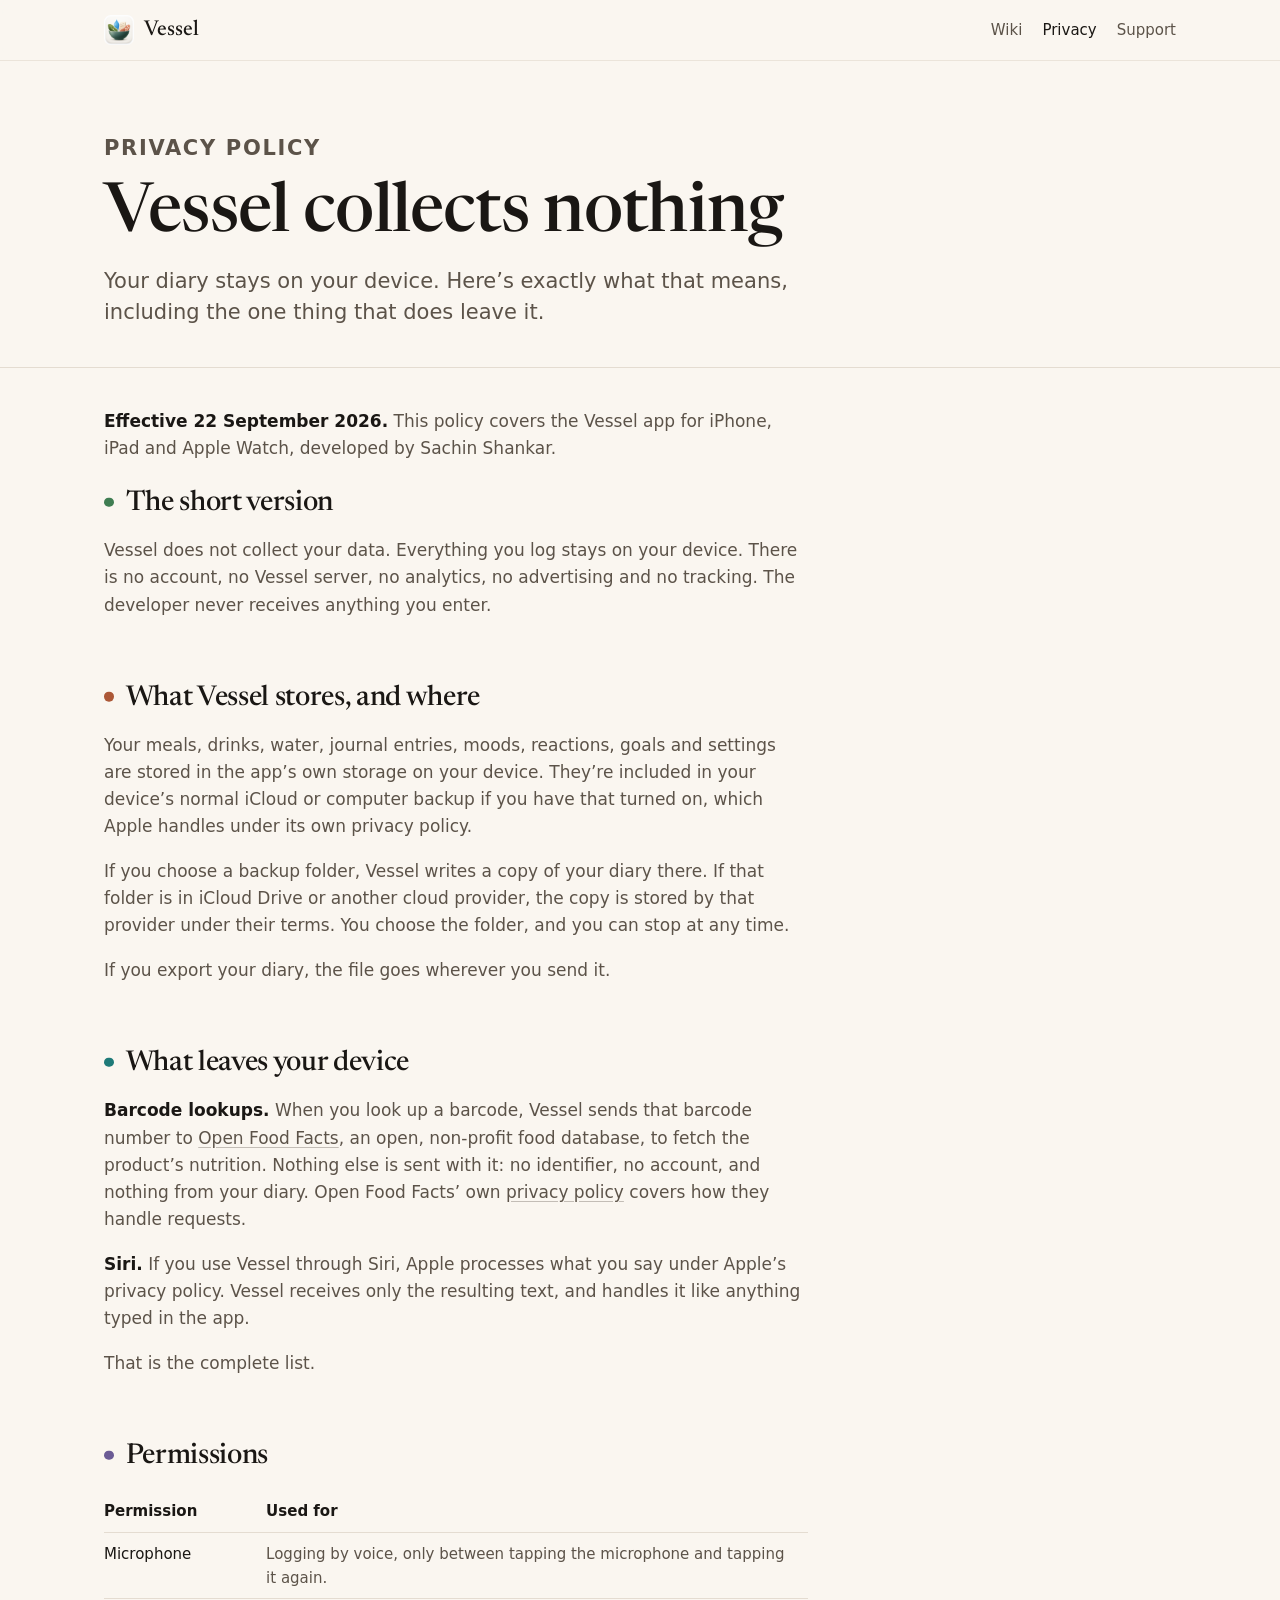
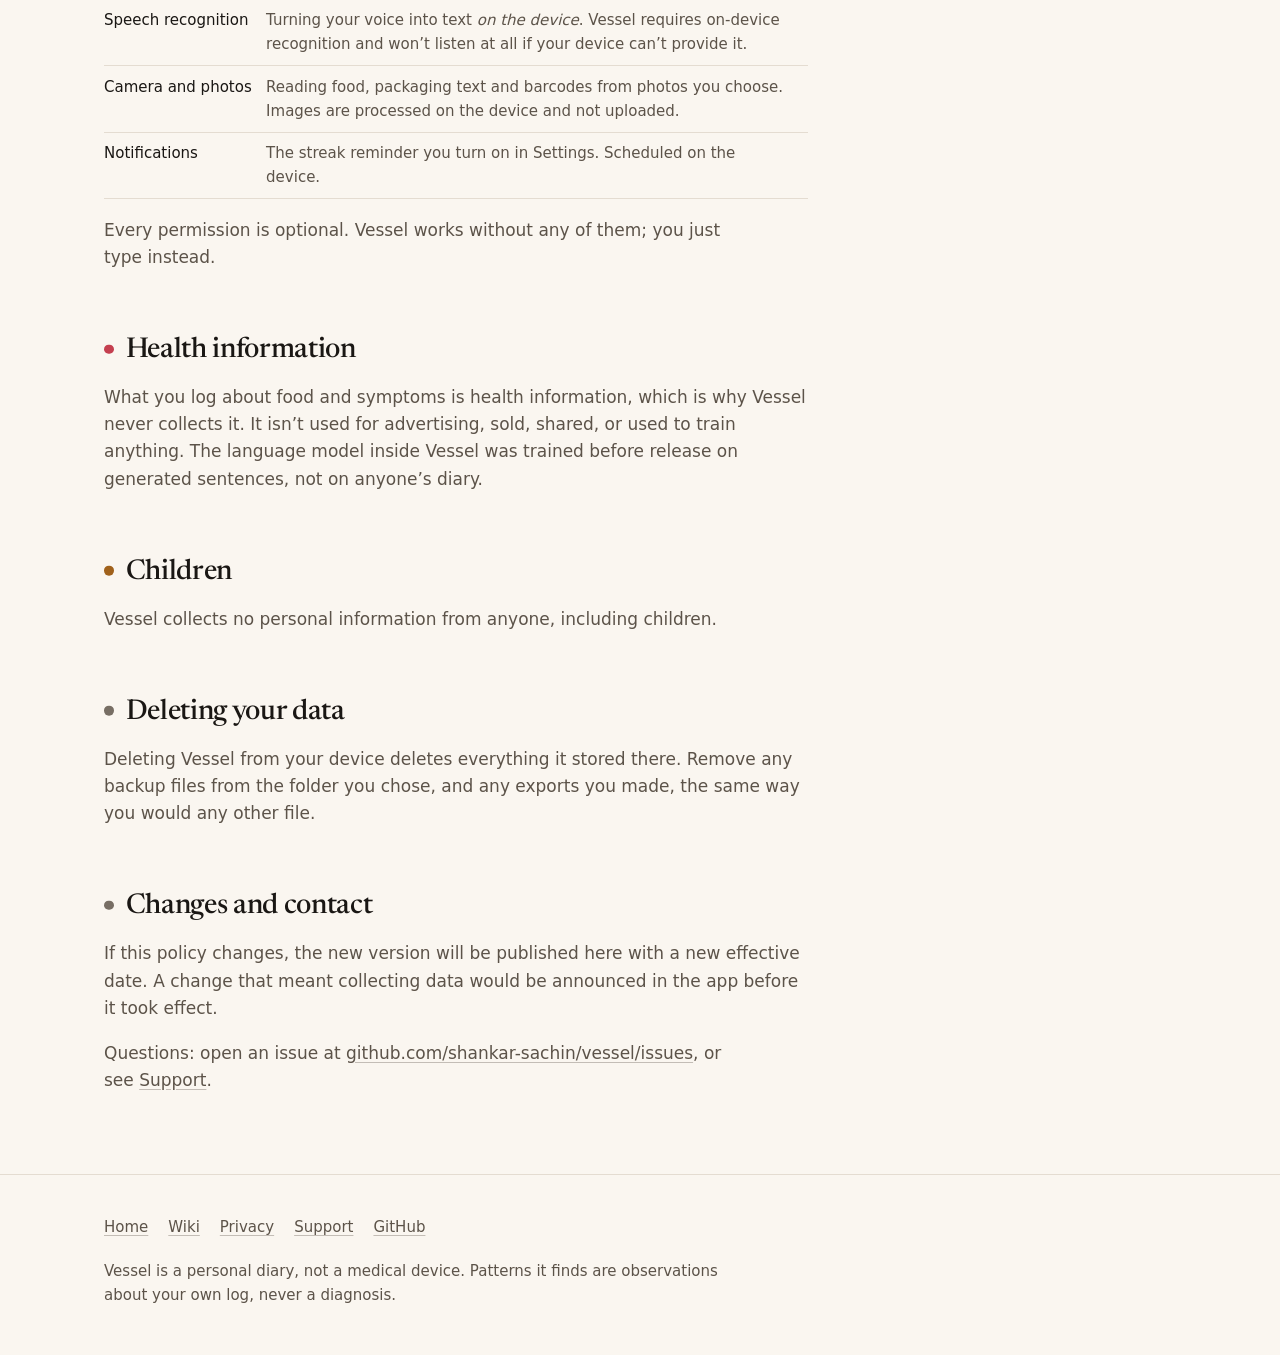
==== docs/privacy/index.html @ 1999e36a "v2.0.0: the public release — a site and wiki, one-command install, and an app ready for App Store re" ====
<!doctype html>
<html lang="en">
<head>
<meta charset="utf-8">
<meta name="viewport" content="width=device-width, initial-scale=1, viewport-fit=cover">
<title>Vessel Privacy Policy</title>
<meta name="description" content="Vessel collects no data. Everything you log stays on your device.">
<meta name="theme-color" content="#FAF6F0" media="(prefers-color-scheme: light)">
<meta name="theme-color" content="#121110" media="(prefers-color-scheme: dark)">
<link rel="icon" href="../assets/logo.png">
<link rel="preconnect" href="https://fonts.googleapis.com">
<link rel="preconnect" href="https://fonts.gstatic.com" crossorigin>
<link rel="stylesheet" href="https://fonts.googleapis.com/css2?family=Newsreader:ital,opsz,wght@0,6..72,400;0,6..72,500;1,6..72,400;1,6..72,500&display=swap">
<link rel="stylesheet" href="../assets/site.css">
</head>
<body>
<header class="site-header">
  <div class="wrap">
    <a class="brand" href="../"><img src="../assets/logo.png" alt="" width="30" height="30">Vessel</a>
    <nav class="site-nav" aria-label="Site">
      <a href="../wiki/">Wiki</a>
      <a href="../privacy/" aria-current="page">Privacy</a>
      <a href="../support/">Support</a>
    </nav>
  </div>
</header>
<main>
<div class="doc-hero"><div class="wrap">
  <p class="eyebrow">Privacy policy</p>
  <h1>Vessel collects nothing</h1>
  <p>Your diary stays on your device. Here’s exactly what that means, including the one thing that does leave it.</p>
</div></div>
<div class="wrap" style="padding-block:2.5rem 5rem">
<article class="prose">
<p><strong>Effective 22 September 2026.</strong> This policy covers the Vessel app for iPhone, iPad and Apple Watch, developed by Sachin Shankar.</p>

<section style="--c:var(--positive)">
<h2>The short version</h2>
<p>Vessel does not collect your data. Everything you log stays on your device. There is no account, no Vessel server, no analytics, no advertising and no tracking. The developer never receives anything you enter.</p>
</section>

<section style="--c:var(--diet)">
<h2>What Vessel stores, and where</h2>
<p>Your meals, drinks, water, journal entries, moods, reactions, goals and settings are stored in the app’s own storage on your device. They’re included in your device’s normal iCloud or computer backup if you have that turned on, which Apple handles under its own privacy policy.</p>
<p>If you choose a backup folder, Vessel writes a copy of your diary there. If that folder is in iCloud Drive or another cloud provider, the copy is stored by that provider under their terms. You choose the folder, and you can stop at any time.</p>
<p>If you export your diary, the file goes wherever you send it.</p>
</section>

<section style="--c:var(--water)">
<h2>What leaves your device</h2>
<p><strong>Barcode lookups.</strong> When you look up a barcode, Vessel sends that barcode number to <a href="https://world.openfoodfacts.org">Open Food Facts</a>, an open, non-profit food database, to fetch the product’s nutrition. Nothing else is sent with it: no identifier, no account, and nothing from your diary. Open Food Facts’ own <a href="https://world.openfoodfacts.org/privacy">privacy policy</a> covers how they handle requests.</p>
<p><strong>Siri.</strong> If you use Vessel through Siri, Apple processes what you say under Apple’s privacy policy. Vessel receives only the resulting text, and handles it like anything typed in the app.</p>
<p>That is the complete list.</p>
</section>

<section style="--c:var(--journal)">
<h2>Permissions</h2>
<div class="table-wrap"><table>
<tr><th>Permission</th><th>Used for</th></tr>
<tr><td>Microphone</td><td>Logging by voice, only between tapping the microphone and tapping it again.</td></tr>
<tr><td>Speech recognition</td><td>Turning your voice into text <em>on the device</em>. Vessel requires on-device recognition and won’t listen at all if your device can’t provide it.</td></tr>
<tr><td>Camera and photos</td><td>Reading food, packaging text and barcodes from photos you choose. Images are processed on the device and not uploaded.</td></tr>
<tr><td>Notifications</td><td>The streak reminder you turn on in Settings. Scheduled on the device.</td></tr>
</table></div>
<p>Every permission is optional. Vessel works without any of them; you just type instead.</p>
</section>

<section style="--c:var(--symptom)">
<h2>Health information</h2>
<p>What you log about food and symptoms is health information, which is why Vessel never collects it. It isn’t used for advertising, sold, shared, or used to train anything. The language model inside Vessel was trained before release on generated sentences, not on anyone’s diary.</p>
</section>

<section style="--c:var(--streak)">
<h2>Children</h2>
<p>Vessel collects no personal information from anyone, including children.</p>
</section>

<section>
<h2>Deleting your data</h2>
<p>Deleting Vessel from your device deletes everything it stored there. Remove any backup files from the folder you chose, and any exports you made, the same way you would any other file.</p>
</section>

<section>
<h2>Changes and contact</h2>
<p>If this policy changes, the new version will be published here with a new effective date. A change that meant collecting data would be announced in the app before it took effect.</p>
<p>Questions: open an issue at <a href="https://github.com/shankar-sachin/vessel/issues">github.com/shankar-sachin/vessel/issues</a>, or see <a href="../support/">Support</a>.</p>
</section>
</article>
</div>
</main>
<footer class="site-footer">
  <div class="wrap">
    <nav aria-label="Footer">
      <a href="../">Home</a><a href="../wiki/">Wiki</a><a href="../privacy/">Privacy</a><a href="../support/">Support</a><a href="https://github.com/shankar-sachin/vessel">GitHub</a>
    </nav>
    <p>Vessel is a personal diary, not a medical device. Patterns it finds are observations about your own log, never a diagnosis.</p>
  </div>
</footer>
</body>
</html>
---- docs/assets/site.css ----
/* Vessel — site styles.
 *
 * Colours are the app's own tokens (Packages/VesselDesign/PaletteTokens.swift),
 * light and dark, so the page and the app are the same object. The accents are
 * the AA-corrected values the app's PaletteTests check.
 */

:root {
  --ground: #FAF6F0;
  --surface: #FFFFFF;
  --raised: #FFFDFA;
  --rule: #E4DCD1;
  --ink: #1A1714;
  --ink-2: #5C5349;
  --ink-3: #776E64;
  --diet: #AC5837;
  --water: #1E7A78;
  --journal: #6B5B95;
  --symptom: #C43F4F;
  --streak: #A0611B;
  --positive: #3F7D52;
  --on-accent: #FFFFFF;
  --wash-diet: #F4E6DE;
  --wash-water: #DDEEEC;
  --wash-journal: #E9E5F1;
  --wash-symptom: #F6E0E2;
  --shadow: 0 1px 2px rgb(26 23 20 / 0.06), 0 12px 32px -12px rgb(26 23 20 / 0.18);

  --serif: "Newsreader", "New York", ui-serif, Georgia, "Times New Roman", serif;
  --sans: -apple-system, BlinkMacSystemFont, "SF Pro Text", system-ui, "Segoe UI", Roboto, "Helvetica Neue", Arial, sans-serif;
  --mono: ui-monospace, "SF Mono", SFMono-Regular, Menlo, Consolas, monospace;

  /* Type scale: 1.25 steps from a 17px body, the iOS body size. */
  --t-xs: 0.8125rem;
  --t-sm: 0.9375rem;
  --t-base: 1.0625rem;
  --t-lg: 1.3125rem;
  --t-xl: 1.75rem;
  --t-2xl: 2.375rem;
  --t-3xl: clamp(2.5rem, 1.6rem + 3.6vw, 4.25rem);

  --gutter: clamp(1rem, 4vw, 2.5rem);
  --measure: 66ch;
  --wide: 72rem;
  --radius: 14px;

  color-scheme: light;
}

@media (prefers-color-scheme: dark) {
  :root:not([data-theme="light"]) {
    --ground: #121110;
    --surface: #1C1A18;
    --raised: #262320;
    --rule: #332F2B;
    --ink: #F5F0E8;
    --ink-2: #B3AAA0;
    --ink-3: #938A81;
    --diet: #E08B5F;
    --water: #4FBDB4;
    --journal: #9B8AC4;
    --symptom: #F08A94;
    --streak: #F2A950;
    --positive: #6FBF87;
    --on-accent: #121110;
    --wash-diet: #2E221C;
    --wash-water: #172826;
    --wash-journal: #231F2D;
    --wash-symptom: #2E1C1F;
    --shadow: 0 1px 2px rgb(0 0 0 / 0.4), 0 16px 40px -16px rgb(0 0 0 / 0.7);
    color-scheme: dark;
  }
}

:root[data-theme="dark"] {
  --ground: #121110;
  --surface: #1C1A18;
  --raised: #262320;
  --rule: #332F2B;
  --ink: #F5F0E8;
  --ink-2: #B3AAA0;
  --ink-3: #938A81;
  --diet: #E08B5F;
  --water: #4FBDB4;
  --journal: #9B8AC4;
  --symptom: #F08A94;
  --streak: #F2A950;
  --positive: #6FBF87;
  --on-accent: #121110;
  --wash-diet: #2E221C;
  --wash-water: #172826;
  --wash-journal: #231F2D;
  --wash-symptom: #2E1C1F;
  --shadow: 0 1px 2px rgb(0 0 0 / 0.4), 0 16px 40px -16px rgb(0 0 0 / 0.7);
  color-scheme: dark;
}

*, *::before, *::after { box-sizing: border-box; }

html { -webkit-text-size-adjust: 100%; scroll-padding-top: 5rem; }

body {
  margin: 0;
  background: var(--ground);
  color: var(--ink);
  font: 400 var(--t-base)/1.6 var(--sans);
  -webkit-font-smoothing: antialiased;
  text-rendering: optimizeLegibility;
}

img { max-width: 100%; height: auto; display: block; }

a { color: inherit; text-decoration-color: color-mix(in srgb, currentColor 35%, transparent); text-underline-offset: 0.18em; }
a:hover { text-decoration-color: currentColor; }

:focus-visible { outline: 2px solid var(--water); outline-offset: 3px; border-radius: 4px; }

h1, h2, h3 { font-family: var(--serif); font-weight: 500; letter-spacing: -0.012em; text-wrap: balance; margin: 0; }
h1 { font-size: var(--t-3xl); line-height: 1.02; font-variation-settings: "opsz" 72; }
h2 { font-size: var(--t-2xl); line-height: 1.12; font-variation-settings: "opsz" 48; }
h3 { font-size: var(--t-lg); line-height: 1.25; font-variation-settings: "opsz" 24; }
p { margin: 0; text-wrap: pretty; }

.wrap { max-width: var(--wide); margin-inline: auto; padding-inline: var(--gutter); }

.eyebrow {
  font: 600 var(--t-xs)/1.3 var(--sans);
  letter-spacing: 0.08em;
  text-transform: uppercase;
  color: var(--ink-3);
}

.lede { font-size: var(--t-lg); line-height: 1.5; color: var(--ink-2); max-width: 38ch; }

.mono { font-family: var(--mono); font-size: 0.92em; font-variant-numeric: tabular-nums; }

.skip { position: absolute; left: -999px; top: 0; }
.skip:focus { left: 1rem; top: 1rem; z-index: 10; background: var(--surface); padding: 0.5rem 0.75rem; }

/* ---------- Header ---------- */

.site-header {
  position: sticky;
  top: env(safe-area-inset-top, 0px);
  z-index: 5;
  background: color-mix(in srgb, var(--ground) 86%, transparent);
  backdrop-filter: saturate(1.4) blur(14px);
  -webkit-backdrop-filter: saturate(1.4) blur(14px);
  border-bottom: 1px solid color-mix(in srgb, var(--rule) 70%, transparent);
}
.site-header .wrap { display: flex; align-items: center; gap: 1.5rem; min-height: 3.75rem; }
.brand { display: inline-flex; align-items: center; gap: 0.6rem; text-decoration: none; font-family: var(--serif); font-size: 1.35rem; font-weight: 500; }
.brand img { width: 30px; height: 30px; border-radius: 7px; }
.site-nav { display: flex; gap: 1.25rem; margin-left: auto; font-size: var(--t-sm); flex-wrap: wrap; justify-content: flex-end; }
.site-nav a { text-decoration: none; color: var(--ink-2); }
.site-nav a:hover, .site-nav a[aria-current="page"] { color: var(--ink); }
@media (max-width: 560px) { .site-nav .opt { display: none; } }

/* ---------- Buttons ---------- */

.actions { display: flex; flex-wrap: wrap; gap: 0.75rem; align-items: center; }
.btn {
  display: inline-flex; align-items: center; gap: 0.5rem;
  padding: 0.7rem 1.1rem; border-radius: 999px;
  font: 600 var(--t-sm)/1 var(--sans); text-decoration: none;
  border: 1px solid var(--rule); background: var(--surface); color: var(--ink);
  transition: transform 160ms ease, border-color 160ms ease;
}
.btn:hover { border-color: var(--ink-3); }
.btn:active { transform: translateY(1px); }
.btn.primary { background: var(--ink); color: var(--ground); border-color: var(--ink); }
.btn .sub { font-weight: 400; opacity: 0.7; }
.store-badge {
  display: inline-flex; flex-direction: column; justify-content: center;
  padding: 0.5rem 1.1rem; border-radius: 12px; border: 1px dashed var(--ink-3);
  color: var(--ink-2); line-height: 1.2;
}
.store-badge small { font-size: var(--t-xs); }
.store-badge strong { font-family: var(--serif); font-weight: 500; font-size: 1.1rem; color: var(--ink); }

/* ---------- Sections ---------- */

section { padding-block: clamp(3.5rem, 8vw, 6.5rem); }
section + section { border-top: 1px solid var(--rule); }
.section-head { display: grid; gap: 0.9rem; max-width: 44rem; margin-bottom: clamp(2rem, 4vw, 3rem); }
.section-head p { color: var(--ink-2); font-size: var(--t-lg); line-height: 1.5; }

/* ---------- Hero ---------- */

.hero { padding-block: clamp(3rem, 7vw, 5.5rem) clamp(2.5rem, 5vw, 4rem); }
.hero-grid { display: grid; gap: clamp(2rem, 5vw, 4rem); grid-template-columns: minmax(0, 1.2fr) minmax(0, 0.8fr); align-items: center; }
.hero-copy { display: grid; gap: 1.5rem; }
.hero h1 em { font-style: italic; color: var(--symptom); }
.hero-phone { justify-self: center; width: min(300px, 80vw); }
@media (max-width: 820px) {
  .hero-grid { grid-template-columns: minmax(0, 1fr); }
  .hero-phone { width: min(260px, 70vw); }
}

.phone {
  border-radius: 38px;
  padding: 9px;
  background: #0E0D0C;
  box-shadow: var(--shadow), inset 0 0 0 1.5px #3A3632;
}
.phone img { border-radius: 30px; width: 100%; }

/* ---------- The day, drawn ---------- */
/* A 24-hour strip, 06:00 → 24:00. Each event sets --at to its hour; on wide
   screens it's positioned along the track, on narrow ones the same list reads
   top to bottom. */

.day {
  margin-top: clamp(2.5rem, 5vw, 3.5rem);
  background: var(--surface);
  border: 1px solid var(--rule);
  border-radius: 20px;
  padding: clamp(1.25rem, 3vw, 2rem);
  box-shadow: var(--shadow);
}
.day-head { display: flex; flex-wrap: wrap; gap: 0.5rem 1.5rem; justify-content: space-between; align-items: baseline; margin-bottom: 1.25rem; }
.day-head h2 { font-size: var(--t-lg); font-variation-settings: "opsz" 24; }
.day-head .legend { display: flex; gap: 1rem; flex-wrap: wrap; font-size: var(--t-xs); color: var(--ink-2); }
.legend i.hatch { border-radius: 2px; background: repeating-linear-gradient(135deg, color-mix(in srgb, var(--symptom) 45%, transparent) 0 2px, transparent 2px 4px); border: 1px dashed var(--symptom); }
.legend i { display: inline-block; width: 9px; height: 9px; border-radius: 50%; margin-right: 0.35rem; vertical-align: 0.05em; }

.track { position: relative; list-style: none; margin: 0; padding: 0; }
.track li { --x: calc((var(--at) - 6) / 18 * 100%); }
.track .dot { width: 12px; height: 12px; border-radius: 50%; background: var(--c); box-shadow: 0 0 0 3px var(--surface); flex: none; }
.track .what { font-size: var(--t-sm); line-height: 1.3; }
.track .what b { font-weight: 600; }
.track .when { font-family: var(--mono); font-size: var(--t-xs); color: var(--ink-3); font-variant-numeric: tabular-nums; }
.track .tags { font-size: var(--t-xs); color: var(--ink-2); }
.track .tags span { display: inline-block; padding: 0.05rem 0.45rem; margin: 0.2rem 0.25rem 0 0; border-radius: 999px; background: var(--wash-diet); color: var(--diet); font-weight: 600; }
.track li.hit .tags span.dairy { background: var(--diet); color: var(--on-accent); }
.track li.symptom .what b { color: var(--symptom); }

.window-note { margin-top: 1.25rem; display: flex; gap: 0.75rem 1.25rem; flex-wrap: wrap; align-items: center; font-size: var(--t-sm); color: var(--ink-2); }
.finding {
  display: inline-flex; flex-wrap: wrap; gap: 0.25rem 0.6rem; align-items: baseline;
  padding: 0.55rem 0.9rem; border-radius: 12px; background: var(--wash-symptom); color: var(--ink);
}
.finding strong { font-family: var(--serif); font-weight: 500; font-size: 1.05rem; }
.finding .mono { color: var(--ink-2); }
.example-tag { font-size: var(--t-xs); letter-spacing: 0.06em; text-transform: uppercase; color: var(--ink-3); }

@media (min-width: 760px) {
  .track { height: 15.5rem; margin-inline: 0.5rem; }
  .track::before { /* the axis */
    content: ""; position: absolute; left: 0; right: 0; top: 50%; height: 2px; background: var(--rule); border-radius: 2px;
  }
  .track .window {
    position: absolute; top: calc(50% - 3.1rem); height: 6.2rem;
    left: calc((var(--from) - 6) / 18 * 100%); width: calc(6 / 18 * 100%);
    background: repeating-linear-gradient(135deg, color-mix(in srgb, var(--symptom) 11%, transparent) 0 6px, transparent 6px 12px);
    border-inline: 1.5px dashed color-mix(in srgb, var(--symptom) 55%, transparent);
    border-radius: 6px;
  }
  .track li.ev { position: absolute; left: var(--x); top: 50%; width: 0; }
  .track li.ev .dot { position: absolute; left: -6px; top: -5px; }
  .track li.ev .card {
    position: absolute; left: 0; width: max-content; max-width: 12.5rem;
    display: grid; gap: 0.1rem; padding-left: 0.6rem; border-left: 1.5px solid var(--c);
  }
  .track li.ev.up .card { bottom: 1.1rem; }
  .track li.ev.down .card { top: 1.1rem; }
  .track li.ev.flip .card { left: auto; right: 0; padding-left: 0; padding-right: 0.6rem; border-left: 0; border-right: 1.5px solid var(--c); text-align: right; }
  .track .hours { position: absolute; inset: auto 0 -0.25rem 0; display: flex; justify-content: space-between; font-family: var(--mono); font-size: 0.72rem; color: var(--ink-3); }
  .track li.ev.symptom .dot { width: 16px; height: 16px; left: -8px; top: -7px; }
}
@media (max-width: 759.98px) {
  .track { display: grid; gap: 0.9rem; border-left: 2px solid var(--rule); margin-left: 0.4rem; padding-left: 1.1rem; }
  .track .window, .track .hours { display: none; }
  .track li.ev { position: relative; }
  .track li.ev .dot { position: absolute; left: calc(-1.1rem - 7px); top: 0.3rem; }
  .track li.ev .card { display: grid; gap: 0.1rem; }
  .track li.ev.hit .card { padding: 0.35rem 0.6rem; margin-left: -0.6rem; border-radius: 8px; background: color-mix(in srgb, var(--symptom) 8%, transparent); }
}

/* ---------- Screens strip ---------- */

.logs { display: grid; grid-template-columns: repeat(4, minmax(0, 1fr)); gap: clamp(1rem, 2.5vw, 2rem); }
@media (max-width: 900px) { .logs { grid-template-columns: repeat(2, minmax(0, 1fr)); } }
@media (max-width: 480px) { .logs { grid-template-columns: minmax(0, 1fr); } .logs .phone { max-width: 250px; } }
.log { display: grid; gap: 1rem; align-content: start; }
.log .phone { padding: 7px; border-radius: 32px; }
.log .phone img { border-radius: 26px; }
.log h3 { color: var(--c); }
.log p { font-size: var(--t-sm); color: var(--ink-2); }

/* ---------- Parser demo ---------- */

.parse-grid { display: grid; grid-template-columns: minmax(0, 1fr) minmax(0, 1fr); gap: clamp(2rem, 5vw, 4rem); align-items: start; }
@media (max-width: 860px) { .parse-grid { grid-template-columns: minmax(0, 1fr); } }

.parse { background: var(--surface); border: 1px solid var(--rule); border-radius: 18px; padding: clamp(1.25rem, 3vw, 1.75rem); box-shadow: var(--shadow); display: grid; gap: 1.25rem; }
.parse .said { font-family: var(--serif); font-size: clamp(1.3rem, 1rem + 1.2vw, 1.75rem); line-height: 2.6; font-variation-settings: "opsz" 30; }
.tok { position: relative; white-space: nowrap; }
.tok[data-l] { border-bottom: 2.5px solid var(--c); padding-bottom: 1px; }
.tok[data-l]::after {
  content: attr(data-l); position: absolute; left: 0; top: 100%; margin-top: 0.15rem;
  font: 700 0.62rem/1 var(--mono); letter-spacing: 0.06em; color: var(--c);
}
.tok.dropped { color: var(--ink-3); }
.tok.when { border-bottom-style: dotted; }
.tok[data-l="QTY"] { --c: var(--streak); }
.tok[data-l="FOOD"] { --c: var(--diet); }
.tok[data-l="DRINK"] { --c: var(--water); }
.tok[data-l="SYMPTOM"] { --c: var(--symptom); }
.tok[data-l="UNIT"] { --c: var(--journal); }
.tok.when { --c: var(--ink-2); }

.parse .result { display: flex; flex-wrap: wrap; gap: 0.5rem; }
.chip { display: inline-flex; gap: 0.4rem; align-items: baseline; padding: 0.35rem 0.7rem; border-radius: 999px; font-size: var(--t-sm); background: var(--ground); border: 1px solid var(--rule); }
.chip b { font-weight: 600; }
.parse .foot { display: flex; justify-content: space-between; align-items: center; gap: 1rem; flex-wrap: wrap; font-size: var(--t-xs); color: var(--ink-3); }
.parse button {
  font: 600 var(--t-sm)/1 var(--sans); padding: 0.55rem 0.9rem; border-radius: 999px; cursor: pointer;
  border: 1px solid var(--rule); background: var(--ground); color: var(--ink);
}
.parse button:hover { border-color: var(--ink-3); }

.figures { display: grid; grid-template-columns: repeat(2, minmax(0, 1fr)); gap: 1.5rem 2rem; margin-top: 2rem; }
.figure { display: grid; gap: 0.25rem; border-top: 1px solid var(--rule); padding-top: 0.9rem; }
.figure b { font-family: var(--serif); font-weight: 500; font-size: var(--t-xl); line-height: 1; font-variant-numeric: lining-nums tabular-nums; }
.figure span { font-size: var(--t-sm); color: var(--ink-2); }

/* ---------- Everywhere ---------- */

.places { display: grid; grid-template-columns: repeat(3, minmax(0, 1fr)); gap: clamp(1.5rem, 3vw, 2.5rem); }
@media (max-width: 900px) { .places { grid-template-columns: minmax(0, 1fr); } }
.place { display: grid; gap: 0.9rem; align-content: start; }
.place p { color: var(--ink-2); font-size: var(--t-sm); }
.said-to-siri { list-style: none; padding: 0; margin: 0; display: grid; gap: 0.45rem; }
.said-to-siri li { font-family: var(--serif); font-style: italic; font-size: 1.1rem; }
.said-to-siri li::before { content: "“"; color: var(--ink-3); }
.said-to-siri li::after { content: "”"; color: var(--ink-3); }
.keys { display: grid; grid-template-columns: auto 1fr; gap: 0.4rem 0.9rem; font-size: var(--t-sm); margin: 0; }
.keys dt { font-family: var(--mono); color: var(--ink); }
.keys dd { margin: 0; color: var(--ink-2); }
kbd { font-family: var(--mono); font-size: 0.85em; padding: 0.05rem 0.4rem; border-radius: 5px; border: 1px solid var(--rule); border-bottom-width: 2px; background: var(--surface); }
.watch-shots { display: flex; gap: 0.75rem; }
.watch-shots img { width: calc(33.333% - 0.5rem); max-width: 120px; border-radius: 22px; background: #000; padding: 6px; }

/* ---------- Privacy ---------- */

.promise { display: grid; grid-template-columns: repeat(auto-fit, minmax(15rem, 1fr)); gap: 0; border-top: 1px solid var(--rule); }
.promise div { padding: 1.25rem 1.5rem 1.25rem 0; border-bottom: 1px solid var(--rule); display: grid; gap: 0.35rem; }
.promise b { font-family: var(--serif); font-weight: 500; font-size: var(--t-lg); }
.promise span { color: var(--ink-2); font-size: var(--t-sm); }

/* ---------- Get it ---------- */

.get { display: grid; grid-template-columns: minmax(0, 1fr) minmax(0, 1fr); gap: clamp(2rem, 5vw, 4rem); }
@media (max-width: 860px) { .get { grid-template-columns: minmax(0, 1fr); } }
.get .col { display: grid; gap: 1rem; align-content: start; }
.get p { color: var(--ink-2); }
pre {
  margin: 0; overflow-x: auto; padding: 1rem 1.15rem; border-radius: 12px;
  background: var(--surface); border: 1px solid var(--rule);
  font: 0.875rem/1.65 var(--mono);
}
pre .c { color: var(--ink-3); }
.status { list-style: none; padding: 0; margin: 0; display: grid; gap: 0.5rem; font-size: var(--t-sm); color: var(--ink-2); }
.status li { display: grid; grid-template-columns: 1.25rem 1fr; gap: 0.5rem; }
.status .y { color: var(--positive); font-weight: 700; }
.status .n { color: var(--streak); font-weight: 700; }

/* ---------- Footer ---------- */

.site-footer { border-top: 1px solid var(--rule); padding-block: 2.5rem 3rem; font-size: var(--t-sm); color: var(--ink-2); }
.site-footer .wrap { display: grid; gap: 1.25rem; }
.site-footer nav { display: flex; gap: 1.25rem; flex-wrap: wrap; }
.site-footer p { max-width: var(--measure); }

/* ---------- Long-form pages (guide, privacy, support) ---------- */

.doc-hero { padding-block: clamp(2.5rem, 6vw, 4.5rem) clamp(1.5rem, 3vw, 2.5rem); border-bottom: 1px solid var(--rule); }
.doc-hero .wrap { display: grid; gap: 1rem; }
.doc-hero p { color: var(--ink-2); font-size: var(--t-lg); max-width: 44rem; line-height: 1.5; }

.doc-layout { display: grid; grid-template-columns: 15rem minmax(0, 1fr); gap: clamp(2rem, 5vw, 4.5rem); padding-block: 2.5rem 5rem; }
@media (max-width: 900px) { .doc-layout { grid-template-columns: minmax(0, 1fr); } }

.toc { position: sticky; top: calc(env(safe-area-inset-top, 0px) + 5rem); align-self: start; max-height: calc(100vh - 6rem); overflow-y: auto; display: grid; gap: 1rem; font-size: var(--t-sm); padding-right: 0.5rem; }
.toc input {
  width: 100%; font: inherit; padding: 0.55rem 0.75rem; border-radius: 10px;
  border: 1px solid var(--rule); background: var(--surface); color: var(--ink);
}
.toc input::placeholder { color: var(--ink-3); }
.toc ol { list-style: none; margin: 0; padding: 0; display: grid; gap: 0.1rem; }
.toc a { display: block; padding: 0.3rem 0.6rem; border-radius: 8px; text-decoration: none; color: var(--ink-2); border-left: 2px solid transparent; }
.toc a:hover { color: var(--ink); background: color-mix(in srgb, var(--rule) 45%, transparent); }
.toc a.active { color: var(--ink); border-left-color: var(--c, var(--ink)); background: color-mix(in srgb, var(--rule) 35%, transparent); border-radius: 0 8px 8px 0; }
.toc .group { font: 600 0.72rem/1.2 var(--sans); letter-spacing: 0.08em; text-transform: uppercase; color: var(--ink-3); padding: 0.75rem 0.6rem 0.25rem; }
@media (max-width: 900px) {
  .toc { position: static; max-height: none; border: 1px solid var(--rule); border-radius: 14px; padding: 1rem; background: var(--surface); }
  .toc details:not([open]) ol { display: none; }
}
.toc summary { cursor: pointer; font-weight: 600; color: var(--ink); }
@media (min-width: 900.02px) { .toc summary { display: none; } }

.prose { max-width: 44rem; }
.prose > * + * { margin-top: 1.1rem; }
.prose h2 { font-size: var(--t-xl); margin-top: 3.5rem; padding-top: 0.5rem; display: flex; gap: 0.75rem; align-items: baseline; }
.prose h2::before { content: ""; width: 0.6rem; height: 0.6rem; border-radius: 50%; background: var(--c, var(--ink-3)); flex: none; transform: translateY(-0.12em); }
.prose > section:first-of-type h2 { margin-top: 0; }
.prose section { padding: 0; border: 0; }
.prose section > * + * { margin-top: 1.1rem; }
.prose h3 { font-size: 1.2rem; margin-top: 2rem; }
.prose p, .prose li { color: var(--ink-2); }
.prose strong { color: var(--ink); font-weight: 600; }
.prose ul, .prose ol { padding-left: 1.3rem; display: grid; gap: 0.45rem; }
.prose li::marker { color: var(--ink-3); }
.prose .path { font-weight: 600; color: var(--ink); white-space: nowrap; }
.prose figure { margin: 1.75rem 0; display: grid; grid-template-columns: minmax(0, 13rem) minmax(0, 1fr); gap: 1.5rem; align-items: center; }
.prose figure .phone { padding: 6px; border-radius: 28px; }
.prose figure .phone img { border-radius: 23px; }
.prose figcaption { font-size: var(--t-sm); color: var(--ink-2); }
@media (max-width: 560px) { .prose figure { grid-template-columns: minmax(0, 1fr); } .prose figure .phone { max-width: 220px; } }

.callout { border-radius: 12px; padding: 1rem 1.15rem; background: var(--surface); border: 1px solid var(--rule); display: grid; gap: 0.35rem; }
.callout b { color: var(--ink); font-weight: 600; }
.callout.tip { background: var(--wash-water); border-color: transparent; }
.callout.tip b { color: var(--water); }
.callout.note { background: var(--wash-diet); border-color: transparent; }
.callout.note b { color: var(--diet); }

.table-wrap { overflow-x: auto; }
table { border-collapse: collapse; width: 100%; font-size: var(--t-sm); }
th, td { text-align: left; padding: 0.55rem 0.9rem 0.55rem 0; border-bottom: 1px solid var(--rule); vertical-align: top; }
th { font-weight: 600; color: var(--ink); }
td { color: var(--ink-2); }
td:first-child { color: var(--ink); white-space: nowrap; }

.faq details { border-bottom: 1px solid var(--rule); padding-block: 0.9rem; }
.faq summary { cursor: pointer; font-weight: 600; color: var(--ink); list-style: none; display: flex; justify-content: space-between; gap: 1rem; }
.faq summary::-webkit-details-marker { display: none; }
.faq summary::after { content: "+"; font-family: var(--mono); color: var(--ink-3); }
.faq details[open] summary::after { content: "–"; }
.faq details > div { margin-top: 0.6rem; display: grid; gap: 0.6rem; }

.no-results { display: none; color: var(--ink-3); font-style: italic; }
.filtered .no-results.show { display: block; }
[hidden] { display: none !important; }

.prev-next { display: flex; justify-content: space-between; gap: 1rem; margin-top: 4rem; padding-top: 1.5rem; border-top: 1px solid var(--rule); font-size: var(--t-sm); }

@media (prefers-reduced-motion: reduce) {
  *, *::before, *::after { transition: none !important; animation: none !important; scroll-behavior: auto !important; }
}
@media (prefers-reduced-motion: no-preference) {
  html { scroll-behavior: smooth; }
}
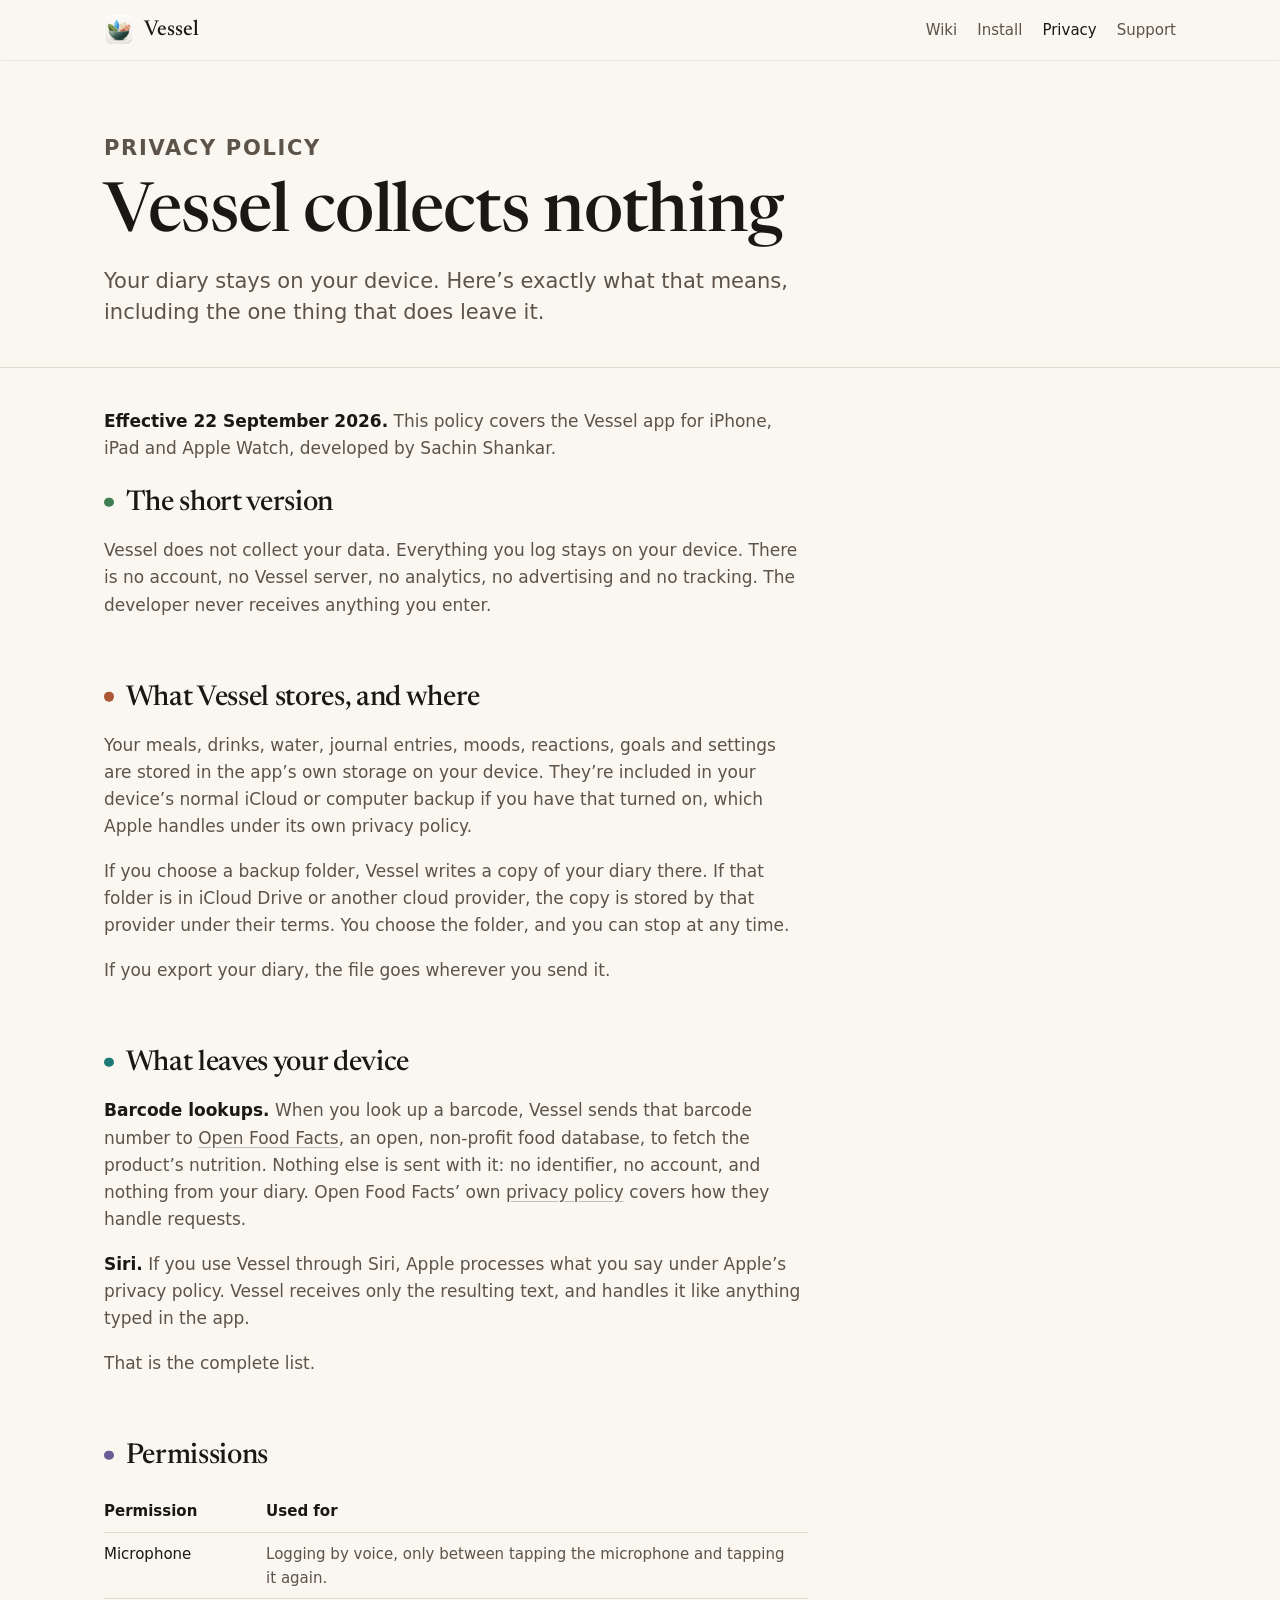
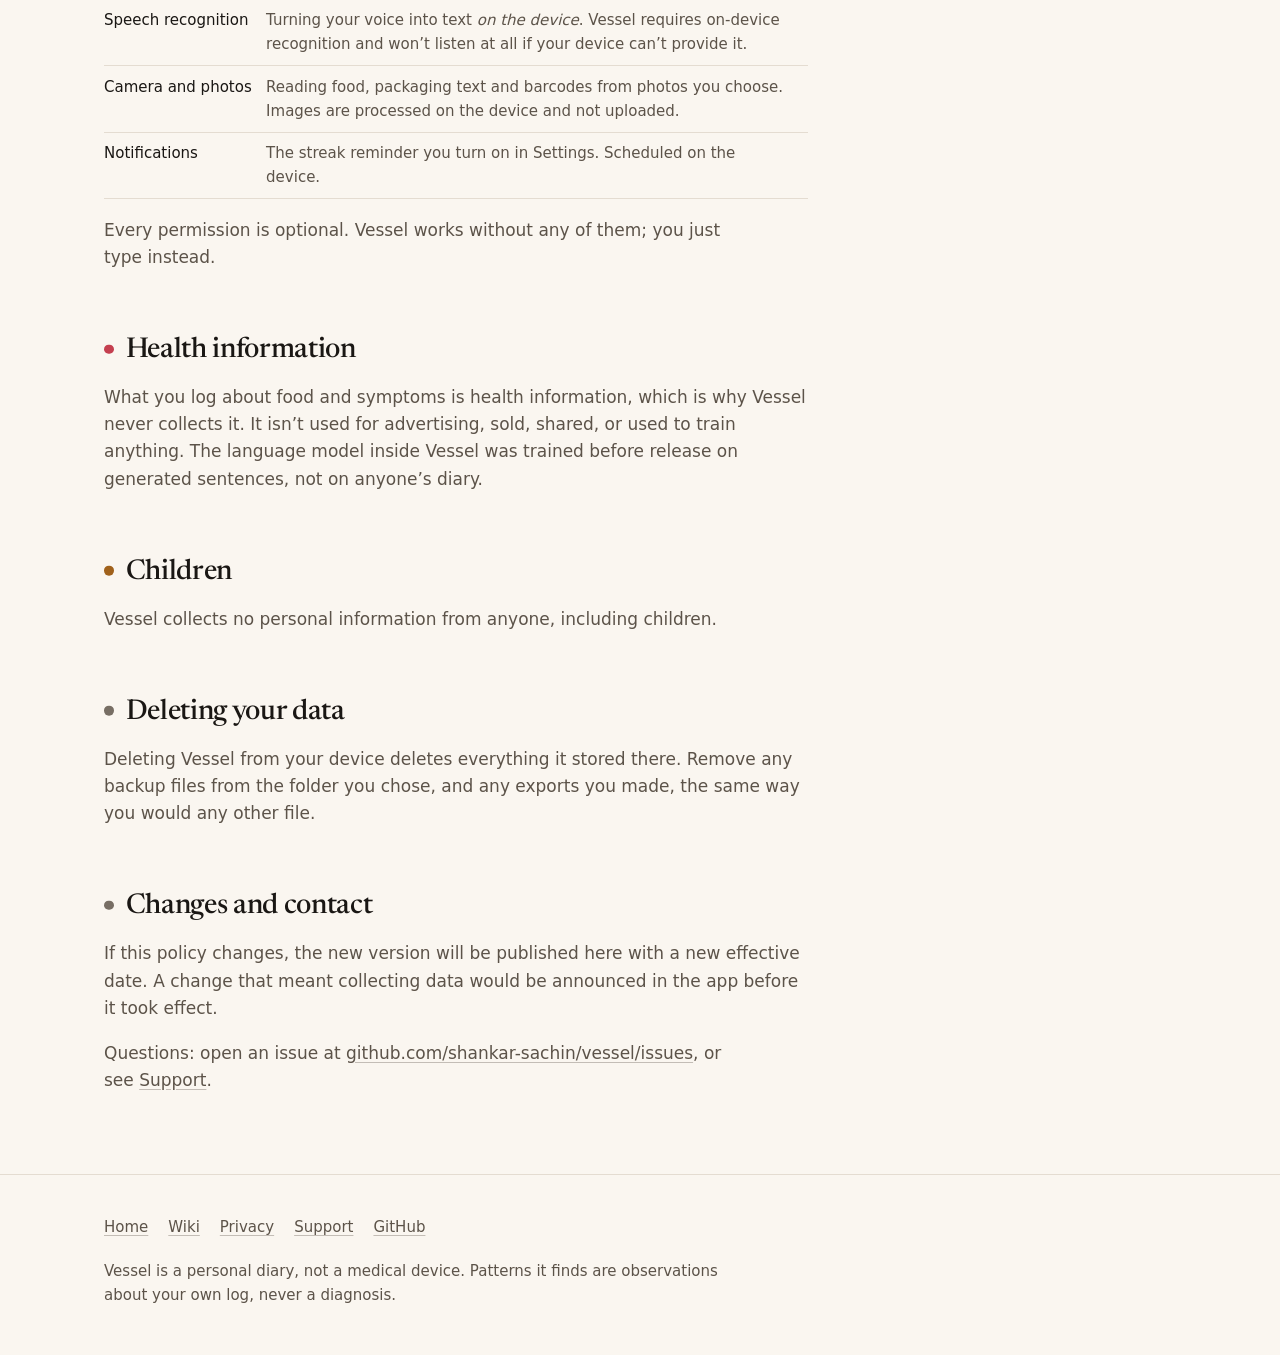
==== commit 0f2c1d66: "Landing page edits - One nav on every page: Wiki, Install, Privacy, Support, with the current   page" ====
--- a/docs/privacy/index.html
+++ b/docs/privacy/index.html
@@ -19,6 +19,7 @@
     <a class="brand" href="../"><img src="../assets/logo.png" alt="" width="30" height="30">Vessel</a>
     <nav class="site-nav" aria-label="Site">
       <a href="../wiki/">Wiki</a>
+      <a href="../#get">Install</a>
       <a href="../privacy/" aria-current="page">Privacy</a>
       <a href="../support/">Support</a>
     </nav>
--- a/docs/assets/site.css
+++ b/docs/assets/site.css
@@ -130,6 +130,9 @@
   color: var(--ink-3);
 }
 
+/* Product names keep their own capitals: uppercase makes "iPhone" IPHONE. */
+.eyebrow.names { text-transform: none; letter-spacing: 0.02em; font-size: var(--t-sm); }
+
 .lede { font-size: var(--t-lg); line-height: 1.5; color: var(--ink-2); max-width: 38ch; }
 
 .mono { font-family: var(--mono); font-size: 0.92em; font-variant-numeric: tabular-nums; }
@@ -154,7 +157,7 @@
 .site-nav { display: flex; gap: 1.25rem; margin-left: auto; font-size: var(--t-sm); flex-wrap: wrap; justify-content: flex-end; }
 .site-nav a { text-decoration: none; color: var(--ink-2); }
 .site-nav a:hover, .site-nav a[aria-current="page"] { color: var(--ink); }
-@media (max-width: 560px) { .site-nav .opt { display: none; } }
+@media (max-width: 480px) { .site-nav { gap: 0.9rem; } .brand { font-size: 1.2rem; } }
 
 /* ---------- Buttons ---------- */
 
